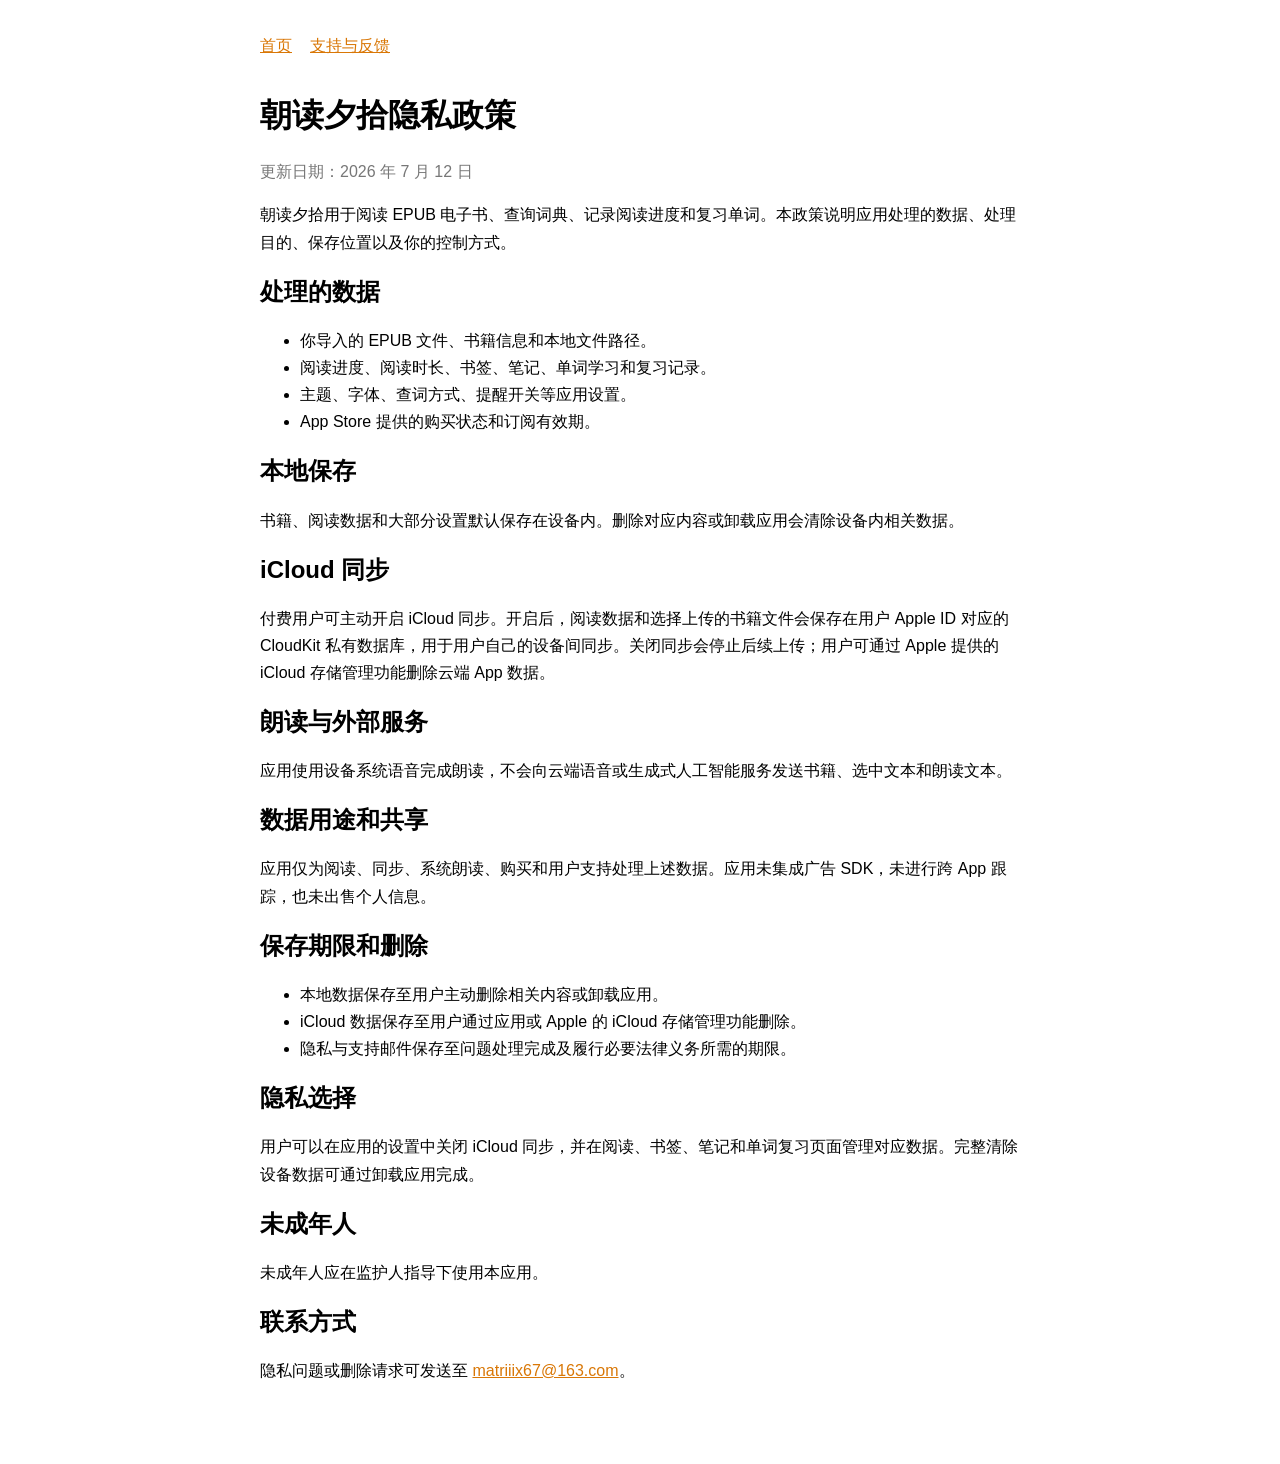
==== privacy/index.html @ 4647b7f2 "发布朝读夕拾法律与支持页面" ====
<!doctype html>
<html lang="zh-CN">
<head>
  <meta charset="utf-8">
  <meta name="viewport" content="width=device-width, initial-scale=1">
  <title>朝读夕拾隐私政策</title>
  <link rel="stylesheet" href="/assets/style.css">
</head>
<body>
  <nav><a href="/">首页</a><a href="/support/">支持与反馈</a></nav>
  <h1>朝读夕拾隐私政策</h1>
  <p class="muted">更新日期：2026 年 7 月 12 日</p>
  <p>朝读夕拾用于阅读 EPUB 电子书、查询词典、记录阅读进度和复习单词。本政策说明应用处理的数据、处理目的、保存位置以及你的控制方式。</p>

  <h2>处理的数据</h2>
  <ul>
    <li>你导入的 EPUB 文件、书籍信息和本地文件路径。</li>
    <li>阅读进度、阅读时长、书签、笔记、单词学习和复习记录。</li>
    <li>主题、字体、查词方式、提醒开关等应用设置。</li>
    <li>App Store 提供的购买状态和订阅有效期。</li>
  </ul>

  <h2>本地保存</h2>
  <p>书籍、阅读数据和大部分设置默认保存在设备内。删除对应内容或卸载应用会清除设备内相关数据。</p>

  <h2>iCloud 同步</h2>
  <p>付费用户可主动开启 iCloud 同步。开启后，阅读数据和选择上传的书籍文件会保存在用户 Apple ID 对应的 CloudKit 私有数据库，用于用户自己的设备间同步。关闭同步会停止后续上传；用户可通过 Apple 提供的 iCloud 存储管理功能删除云端 App 数据。</p>

  <h2>朗读与外部服务</h2>
  <p>应用使用设备系统语音完成朗读，不会向云端语音或生成式人工智能服务发送书籍、选中文本和朗读文本。</p>

  <h2>数据用途和共享</h2>
  <p>应用仅为阅读、同步、系统朗读、购买和用户支持处理上述数据。应用未集成广告 SDK，未进行跨 App 跟踪，也未出售个人信息。</p>

  <h2>保存期限和删除</h2>
  <ul>
    <li>本地数据保存至用户主动删除相关内容或卸载应用。</li>
    <li>iCloud 数据保存至用户通过应用或 Apple 的 iCloud 存储管理功能删除。</li>
    <li>隐私与支持邮件保存至问题处理完成及履行必要法律义务所需的期限。</li>
  </ul>

  <h2 id="privacy-choices">隐私选择</h2>
  <p>用户可以在应用的设置中关闭 iCloud 同步，并在阅读、书签、笔记和单词复习页面管理对应数据。完整清除设备数据可通过卸载应用完成。</p>

  <h2>未成年人</h2>
  <p>未成年人应在监护人指导下使用本应用。</p>

  <h2>联系方式</h2>
  <p>隐私问题或删除请求可发送至 <a href="mailto:matriiix67@163.com">matriiix67@163.com</a>。</p>
</body>
</html>
---- assets/style.css ----
:root {
  color-scheme: light dark;
  font-family: -apple-system, BlinkMacSystemFont, "PingFang SC", sans-serif;
  line-height: 1.7;
}

body {
  max-width: 760px;
  margin: 0 auto;
  padding: 32px 20px 64px;
}

a { color: #d97706; }
h1, h2 { line-height: 1.3; }
nav { display: flex; gap: 18px; margin-bottom: 36px; }
.muted { color: #777; }
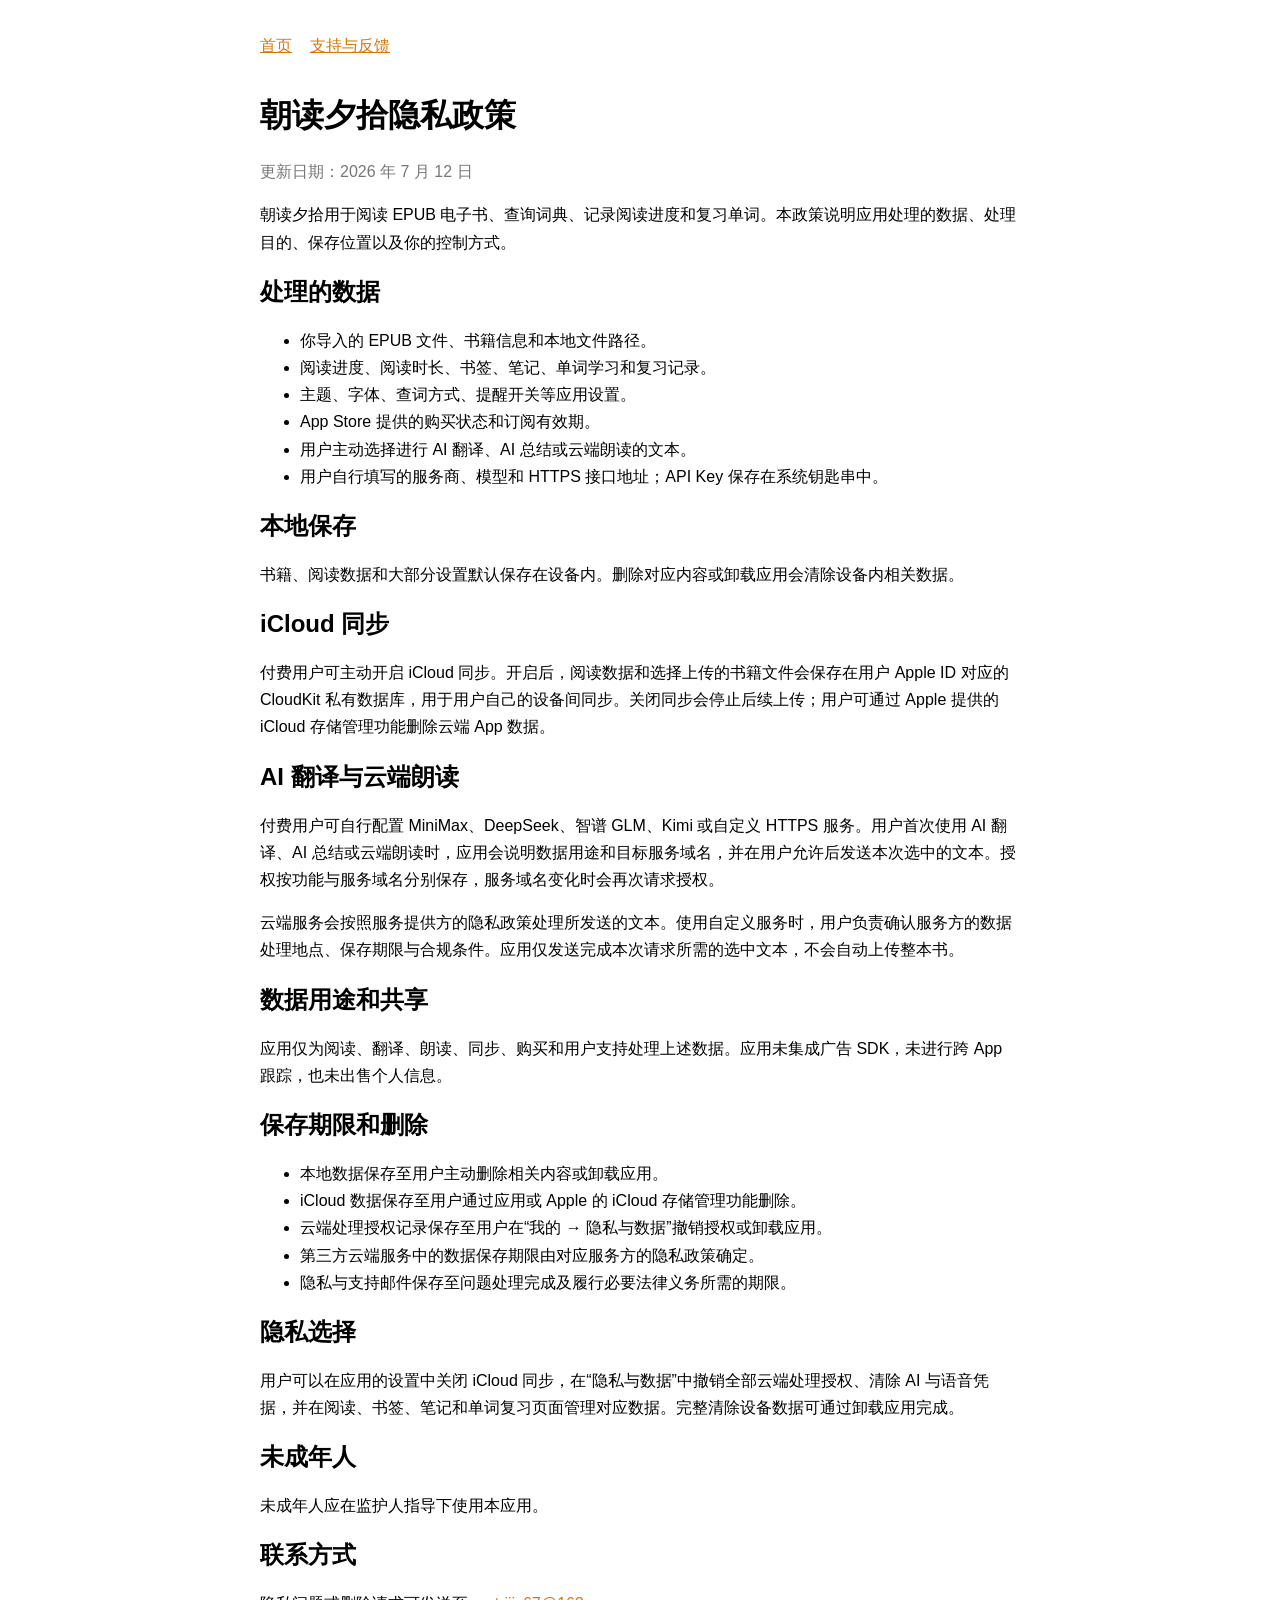
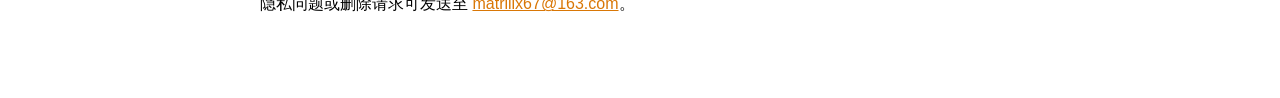
==== commit e6cf796c: "补充云端 AI 数据处理说明" ====
--- a/privacy/index.html
+++ b/privacy/index.html
@@ -18,6 +18,8 @@
     <li>阅读进度、阅读时长、书签、笔记、单词学习和复习记录。</li>
     <li>主题、字体、查词方式、提醒开关等应用设置。</li>
     <li>App Store 提供的购买状态和订阅有效期。</li>
+    <li>用户主动选择进行 AI 翻译、AI 总结或云端朗读的文本。</li>
+    <li>用户自行填写的服务商、模型和 HTTPS 接口地址；API Key 保存在系统钥匙串中。</li>
   </ul>
 
   <h2>本地保存</h2>
@@ -26,21 +28,24 @@
   <h2>iCloud 同步</h2>
   <p>付费用户可主动开启 iCloud 同步。开启后，阅读数据和选择上传的书籍文件会保存在用户 Apple ID 对应的 CloudKit 私有数据库，用于用户自己的设备间同步。关闭同步会停止后续上传；用户可通过 Apple 提供的 iCloud 存储管理功能删除云端 App 数据。</p>
 
-  <h2>朗读与外部服务</h2>
-  <p>应用使用设备系统语音完成朗读，不会向云端语音或生成式人工智能服务发送书籍、选中文本和朗读文本。</p>
+  <h2>AI 翻译与云端朗读</h2>
+  <p>付费用户可自行配置 MiniMax、DeepSeek、智谱 GLM、Kimi 或自定义 HTTPS 服务。用户首次使用 AI 翻译、AI 总结或云端朗读时，应用会说明数据用途和目标服务域名，并在用户允许后发送本次选中的文本。授权按功能与服务域名分别保存，服务域名变化时会再次请求授权。</p>
+  <p>云端服务会按照服务提供方的隐私政策处理所发送的文本。使用自定义服务时，用户负责确认服务方的数据处理地点、保存期限与合规条件。应用仅发送完成本次请求所需的选中文本，不会自动上传整本书。</p>
 
   <h2>数据用途和共享</h2>
-  <p>应用仅为阅读、同步、系统朗读、购买和用户支持处理上述数据。应用未集成广告 SDK，未进行跨 App 跟踪，也未出售个人信息。</p>
+  <p>应用仅为阅读、翻译、朗读、同步、购买和用户支持处理上述数据。应用未集成广告 SDK，未进行跨 App 跟踪，也未出售个人信息。</p>
 
   <h2>保存期限和删除</h2>
   <ul>
     <li>本地数据保存至用户主动删除相关内容或卸载应用。</li>
     <li>iCloud 数据保存至用户通过应用或 Apple 的 iCloud 存储管理功能删除。</li>
+    <li>云端处理授权记录保存至用户在“我的 → 隐私与数据”撤销授权或卸载应用。</li>
+    <li>第三方云端服务中的数据保存期限由对应服务方的隐私政策确定。</li>
     <li>隐私与支持邮件保存至问题处理完成及履行必要法律义务所需的期限。</li>
   </ul>
 
   <h2 id="privacy-choices">隐私选择</h2>
-  <p>用户可以在应用的设置中关闭 iCloud 同步，并在阅读、书签、笔记和单词复习页面管理对应数据。完整清除设备数据可通过卸载应用完成。</p>
+  <p>用户可以在应用的设置中关闭 iCloud 同步，在“隐私与数据”中撤销全部云端处理授权、清除 AI 与语音凭据，并在阅读、书签、笔记和单词复习页面管理对应数据。完整清除设备数据可通过卸载应用完成。</p>
 
   <h2>未成年人</h2>
   <p>未成年人应在监护人指导下使用本应用。</p>
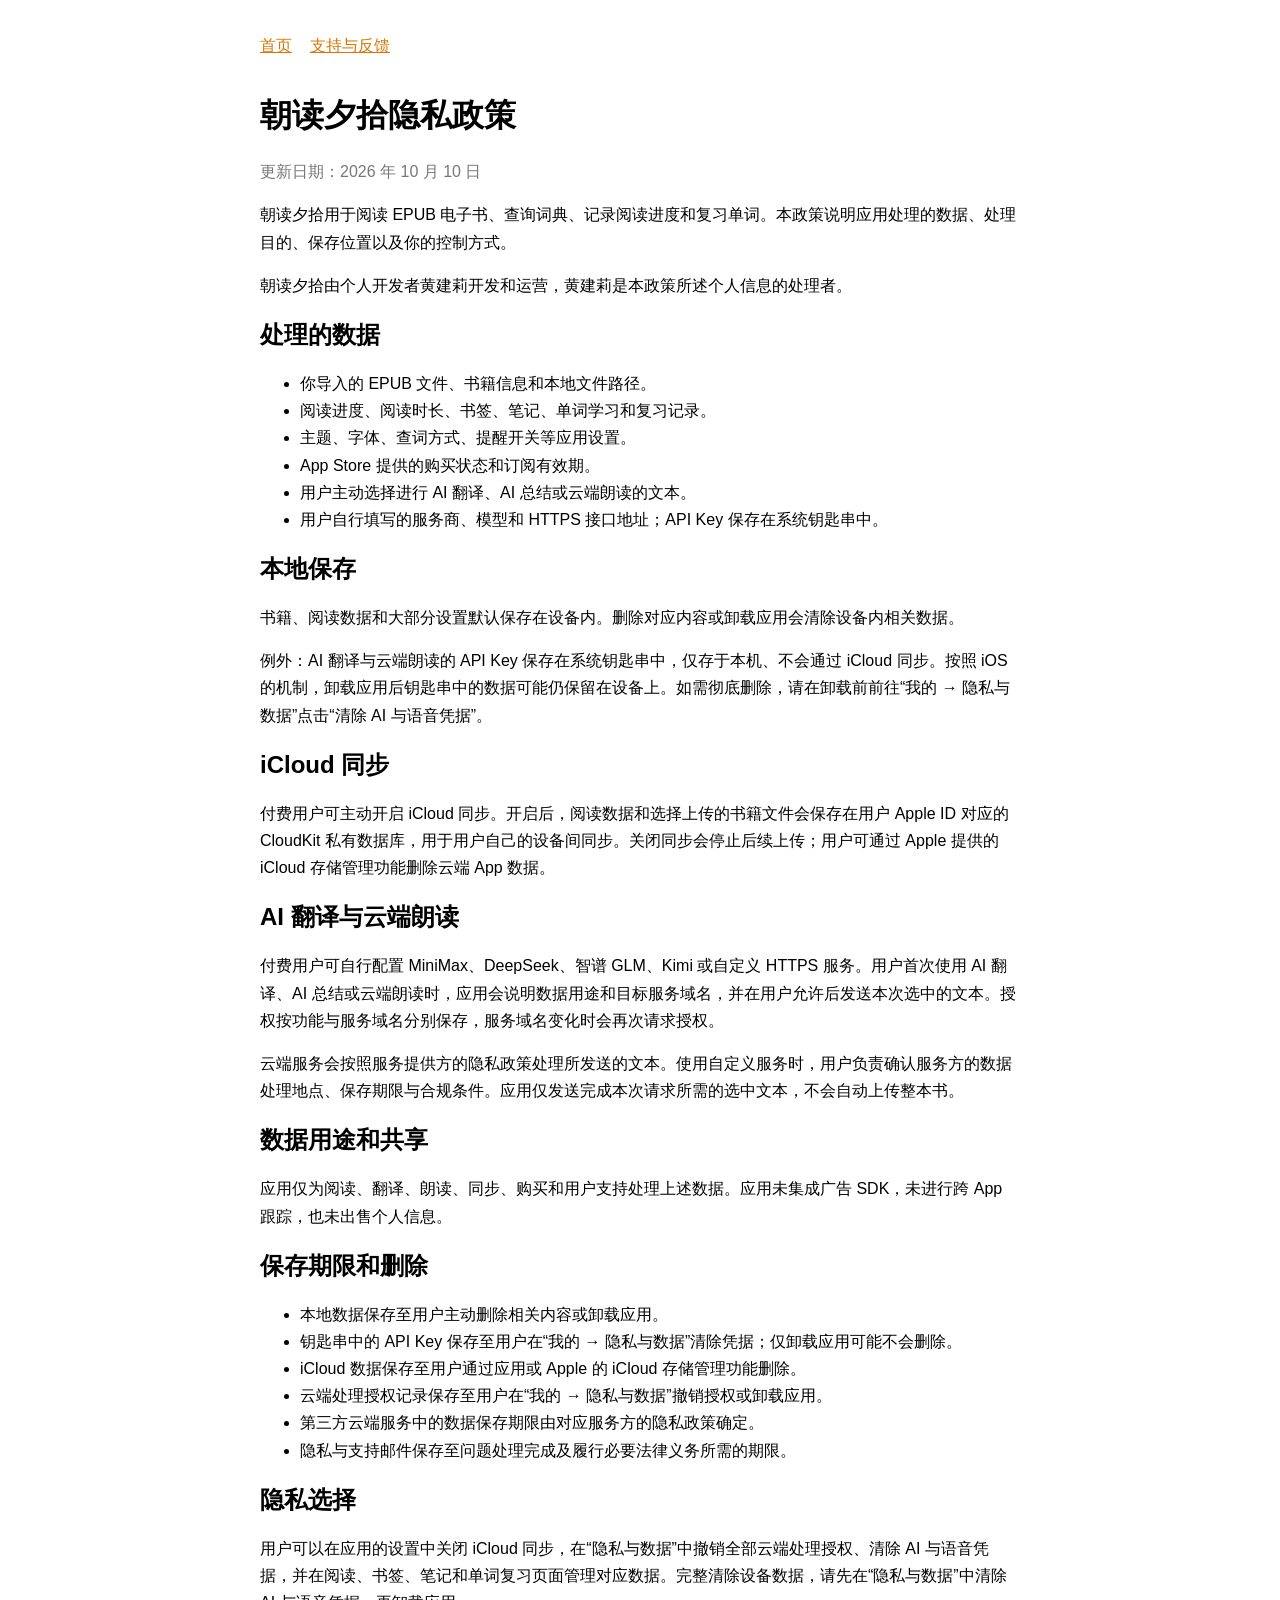
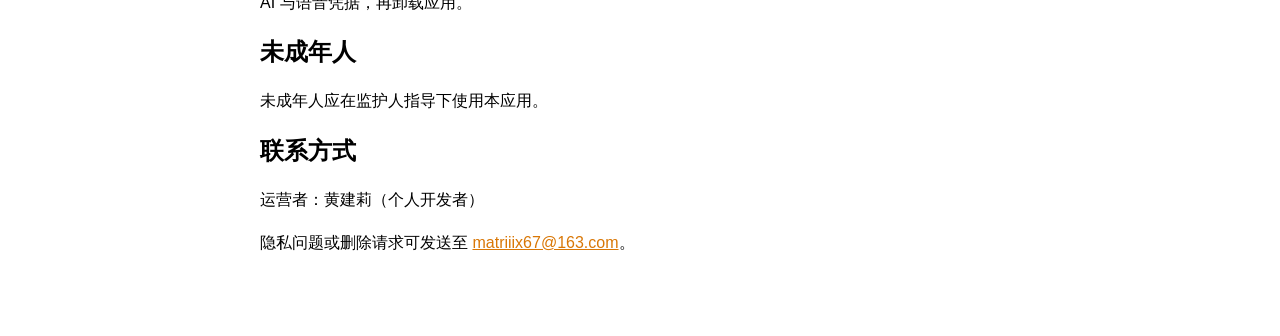
==== commit 9feecc8c: "隐私政策写明运营者并补充钥匙串说明 - 注明运营者为个人开发者黄建莉（个人信息处理者） - 说明 API Key 存于本机钥匙串、不经 iCloud 同步，卸载应用后可能保留，   并引导用户卸载前在" ====
--- a/privacy/index.html
+++ b/privacy/index.html
@@ -9,8 +9,9 @@
 <body>
   <nav><a href="/">首页</a><a href="/support/">支持与反馈</a></nav>
   <h1>朝读夕拾隐私政策</h1>
-  <p class="muted">更新日期：2026 年 7 月 12 日</p>
+  <p class="muted">更新日期：2026 年 10 月 10 日</p>
   <p>朝读夕拾用于阅读 EPUB 电子书、查询词典、记录阅读进度和复习单词。本政策说明应用处理的数据、处理目的、保存位置以及你的控制方式。</p>
+  <p>朝读夕拾由个人开发者黄建莉开发和运营，黄建莉是本政策所述个人信息的处理者。</p>
 
   <h2>处理的数据</h2>
   <ul>
@@ -24,6 +25,7 @@
 
   <h2>本地保存</h2>
   <p>书籍、阅读数据和大部分设置默认保存在设备内。删除对应内容或卸载应用会清除设备内相关数据。</p>
+  <p>例外：AI 翻译与云端朗读的 API Key 保存在系统钥匙串中，仅存于本机、不会通过 iCloud 同步。按照 iOS 的机制，卸载应用后钥匙串中的数据可能仍保留在设备上。如需彻底删除，请在卸载前前往“我的 → 隐私与数据”点击“清除 AI 与语音凭据”。</p>
 
   <h2>iCloud 同步</h2>
   <p>付费用户可主动开启 iCloud 同步。开启后，阅读数据和选择上传的书籍文件会保存在用户 Apple ID 对应的 CloudKit 私有数据库，用于用户自己的设备间同步。关闭同步会停止后续上传；用户可通过 Apple 提供的 iCloud 存储管理功能删除云端 App 数据。</p>
@@ -38,6 +40,7 @@
   <h2>保存期限和删除</h2>
   <ul>
     <li>本地数据保存至用户主动删除相关内容或卸载应用。</li>
+    <li>钥匙串中的 API Key 保存至用户在“我的 → 隐私与数据”清除凭据；仅卸载应用可能不会删除。</li>
     <li>iCloud 数据保存至用户通过应用或 Apple 的 iCloud 存储管理功能删除。</li>
     <li>云端处理授权记录保存至用户在“我的 → 隐私与数据”撤销授权或卸载应用。</li>
     <li>第三方云端服务中的数据保存期限由对应服务方的隐私政策确定。</li>
@@ -45,12 +48,13 @@
   </ul>
 
   <h2 id="privacy-choices">隐私选择</h2>
-  <p>用户可以在应用的设置中关闭 iCloud 同步，在“隐私与数据”中撤销全部云端处理授权、清除 AI 与语音凭据，并在阅读、书签、笔记和单词复习页面管理对应数据。完整清除设备数据可通过卸载应用完成。</p>
+  <p>用户可以在应用的设置中关闭 iCloud 同步，在“隐私与数据”中撤销全部云端处理授权、清除 AI 与语音凭据，并在阅读、书签、笔记和单词复习页面管理对应数据。完整清除设备数据，请先在“隐私与数据”中清除 AI 与语音凭据，再卸载应用。</p>
 
   <h2>未成年人</h2>
   <p>未成年人应在监护人指导下使用本应用。</p>
 
   <h2>联系方式</h2>
+  <p>运营者：黄建莉（个人开发者）</p>
   <p>隐私问题或删除请求可发送至 <a href="mailto:matriiix67@163.com">matriiix67@163.com</a>。</p>
 </body>
 </html>
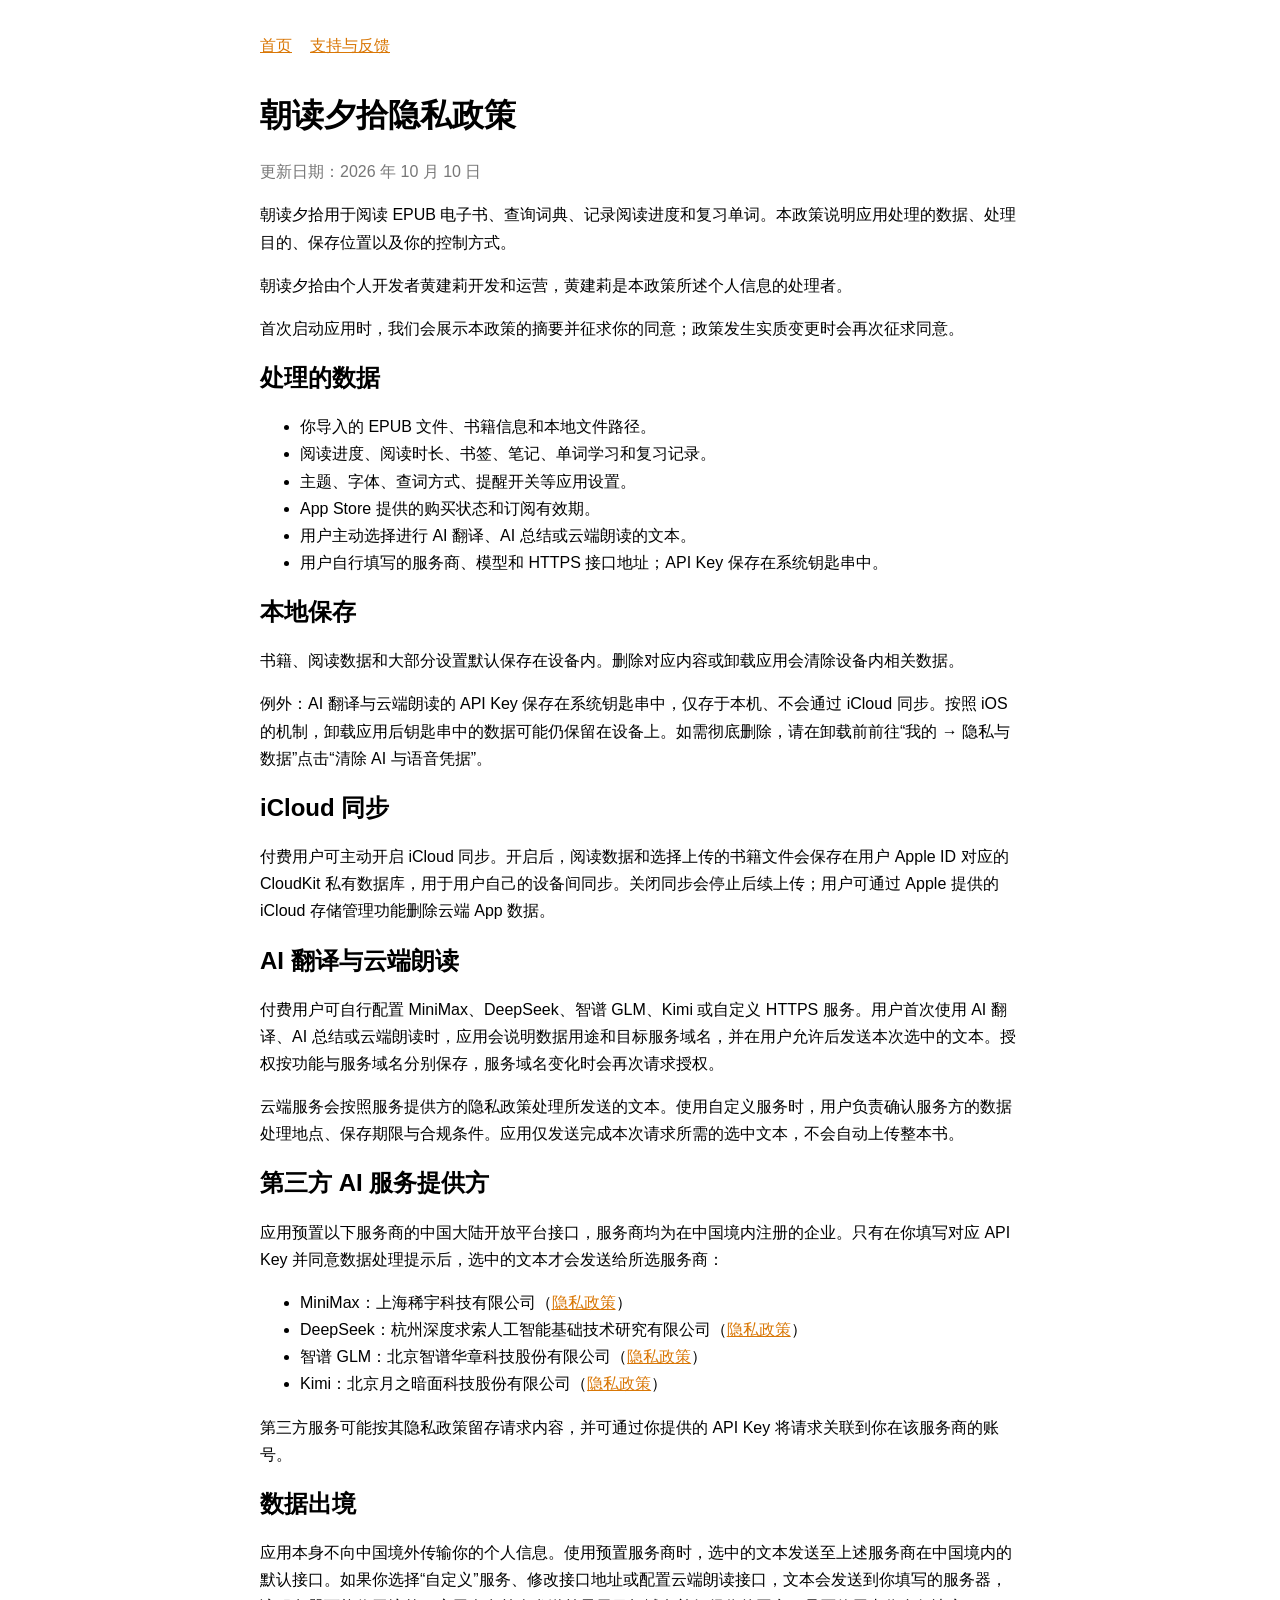
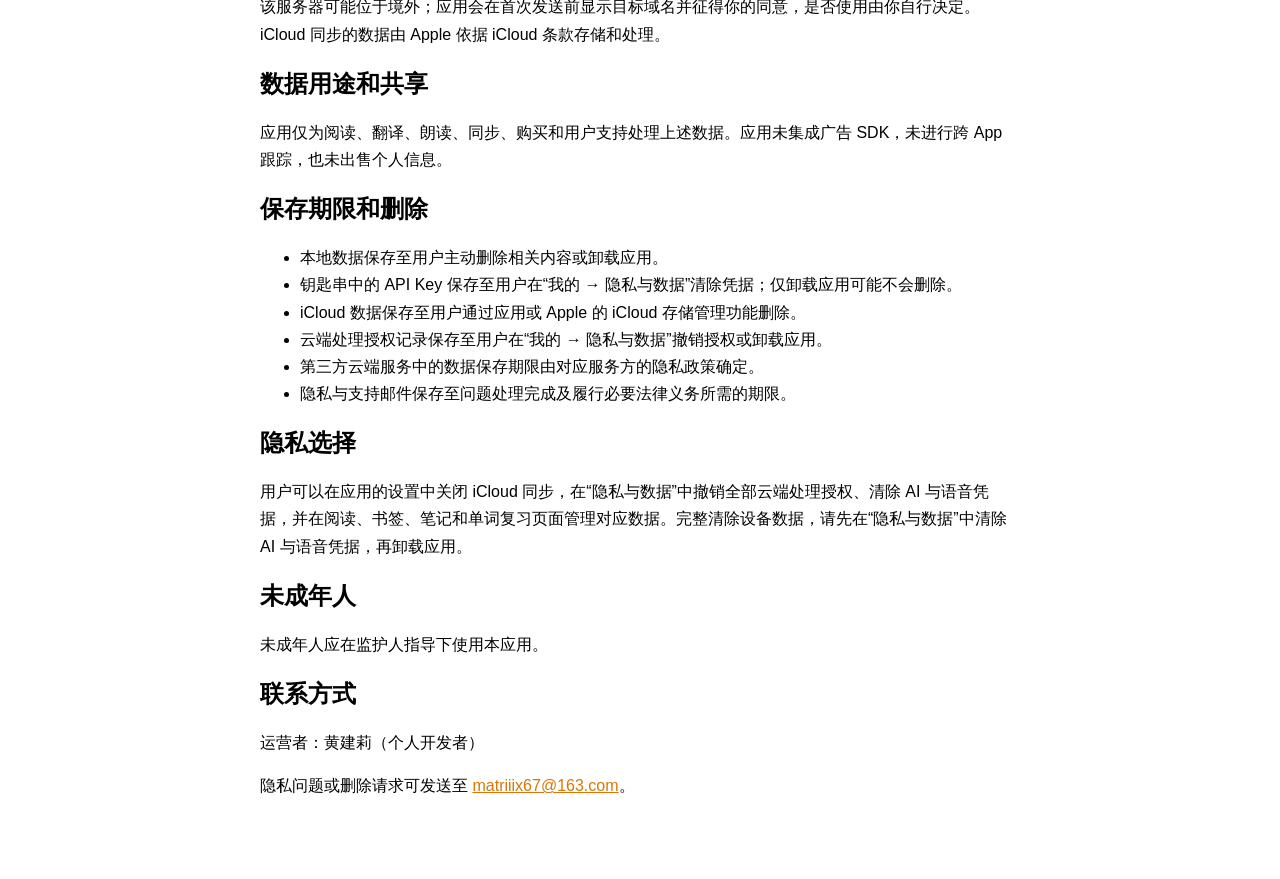
==== commit 3f27bdce: "隐私政策补充第三方 AI 服务商与数据出境说明 - 列明 MiniMax、DeepSeek、智谱 GLM、Kimi 的主体名称与隐私政策链接 - 说明第三方可经用户 API Key 将请求关联到其账号" ====
--- a/privacy/index.html
+++ b/privacy/index.html
@@ -12,6 +12,7 @@
   <p class="muted">更新日期：2026 年 10 月 10 日</p>
   <p>朝读夕拾用于阅读 EPUB 电子书、查询词典、记录阅读进度和复习单词。本政策说明应用处理的数据、处理目的、保存位置以及你的控制方式。</p>
   <p>朝读夕拾由个人开发者黄建莉开发和运营，黄建莉是本政策所述个人信息的处理者。</p>
+  <p>首次启动应用时，我们会展示本政策的摘要并征求你的同意；政策发生实质变更时会再次征求同意。</p>
 
   <h2>处理的数据</h2>
   <ul>
@@ -33,6 +34,19 @@
   <h2>AI 翻译与云端朗读</h2>
   <p>付费用户可自行配置 MiniMax、DeepSeek、智谱 GLM、Kimi 或自定义 HTTPS 服务。用户首次使用 AI 翻译、AI 总结或云端朗读时，应用会说明数据用途和目标服务域名，并在用户允许后发送本次选中的文本。授权按功能与服务域名分别保存，服务域名变化时会再次请求授权。</p>
   <p>云端服务会按照服务提供方的隐私政策处理所发送的文本。使用自定义服务时，用户负责确认服务方的数据处理地点、保存期限与合规条件。应用仅发送完成本次请求所需的选中文本，不会自动上传整本书。</p>
+
+  <h2>第三方 AI 服务提供方</h2>
+  <p>应用预置以下服务商的中国大陆开放平台接口，服务商均为在中国境内注册的企业。只有在你填写对应 API Key 并同意数据处理提示后，选中的文本才会发送给所选服务商：</p>
+  <ul>
+    <li>MiniMax：上海稀宇科技有限公司（<a href="https://platform.minimax.cn/protocol/privacy-policy">隐私政策</a>）</li>
+    <li>DeepSeek：杭州深度求索人工智能基础技术研究有限公司（<a href="https://cdn.deepseek.com/policies/zh-CN/deepseek-privacy-policy.html">隐私政策</a>）</li>
+    <li>智谱 GLM：北京智谱华章科技股份有限公司（<a href="https://docs.bigmodel.cn/cn/terms/privacy-policy">隐私政策</a>）</li>
+    <li>Kimi：北京月之暗面科技股份有限公司（<a href="https://platform.kimi.com/docs/agreement/userprivacy">隐私政策</a>）</li>
+  </ul>
+  <p>第三方服务可能按其隐私政策留存请求内容，并可通过你提供的 API Key 将请求关联到你在该服务商的账号。</p>
+
+  <h2>数据出境</h2>
+  <p>应用本身不向中国境外传输你的个人信息。使用预置服务商时，选中的文本发送至上述服务商在中国境内的默认接口。如果你选择“自定义”服务、修改接口地址或配置云端朗读接口，文本会发送到你填写的服务器，该服务器可能位于境外；应用会在首次发送前显示目标域名并征得你的同意，是否使用由你自行决定。iCloud 同步的数据由 Apple 依据 iCloud 条款存储和处理。</p>
 
   <h2>数据用途和共享</h2>
   <p>应用仅为阅读、翻译、朗读、同步、购买和用户支持处理上述数据。应用未集成广告 SDK，未进行跨 App 跟踪，也未出售个人信息。</p>
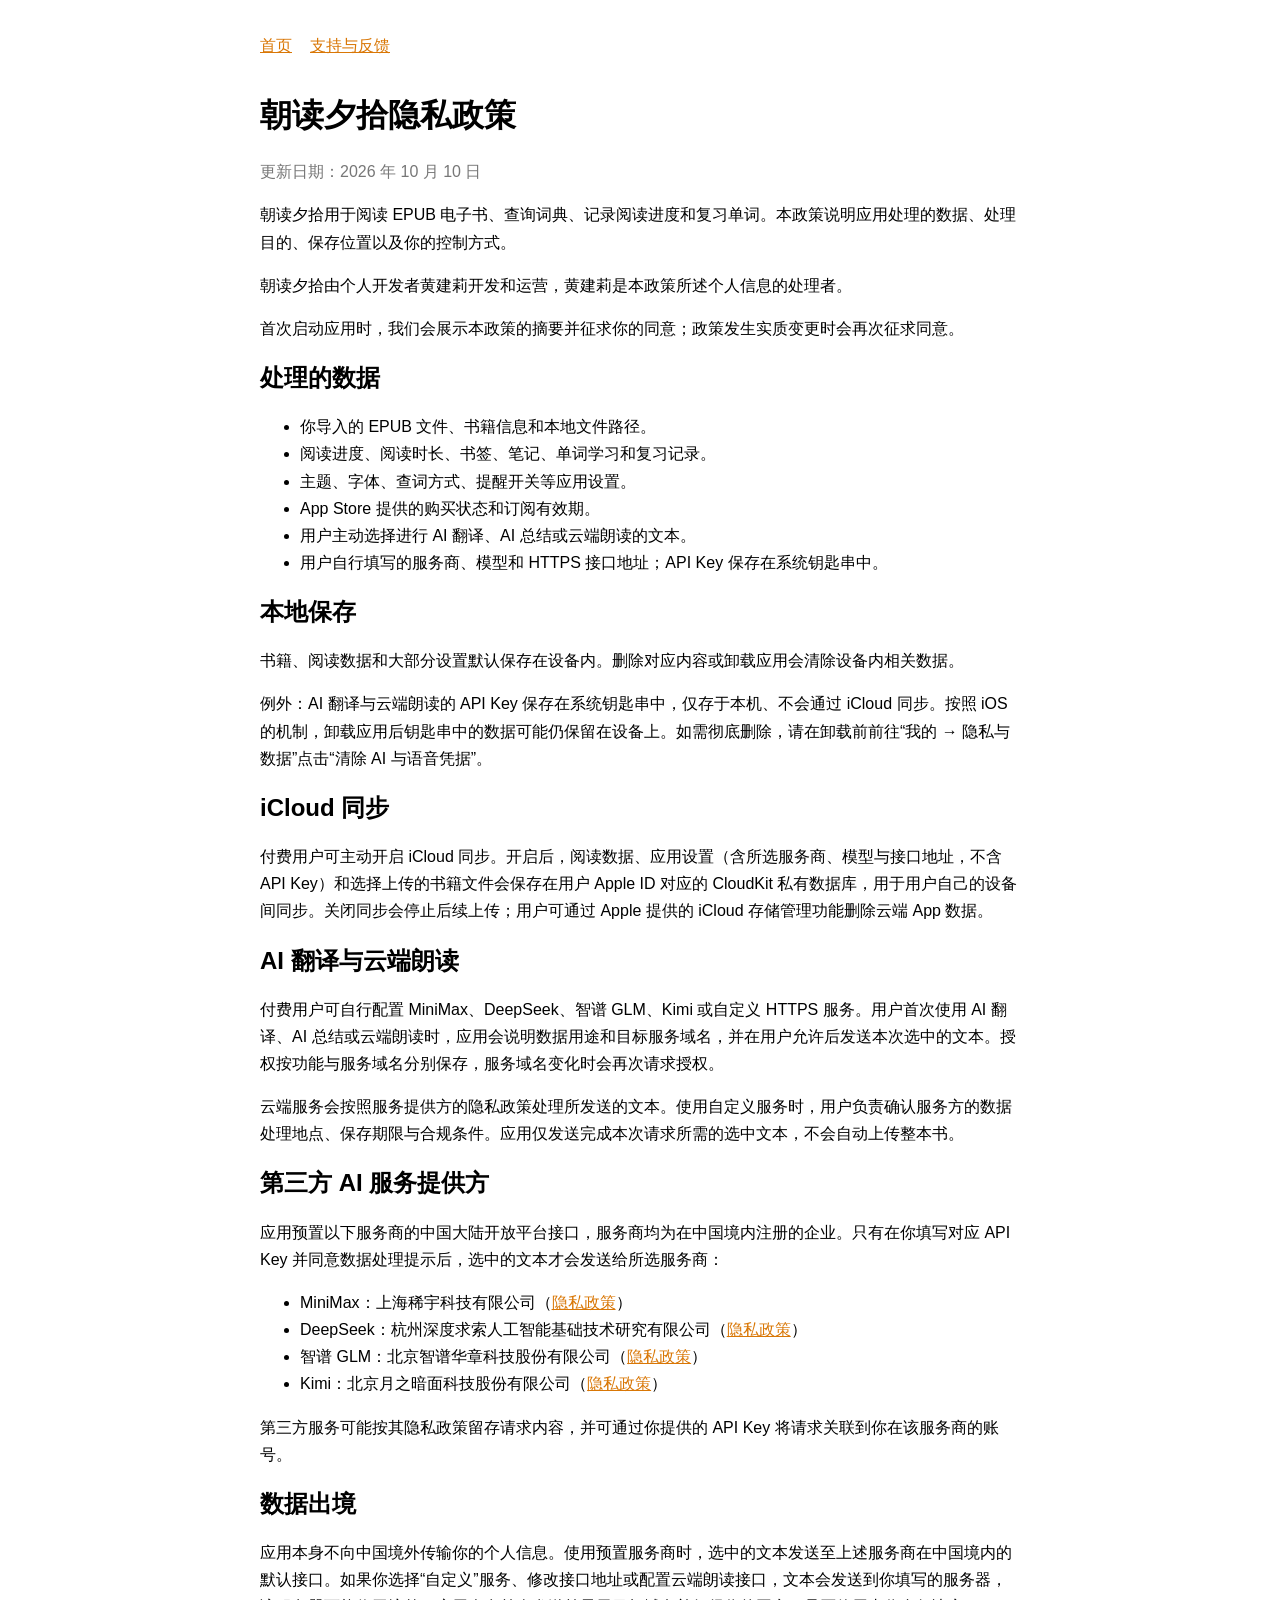
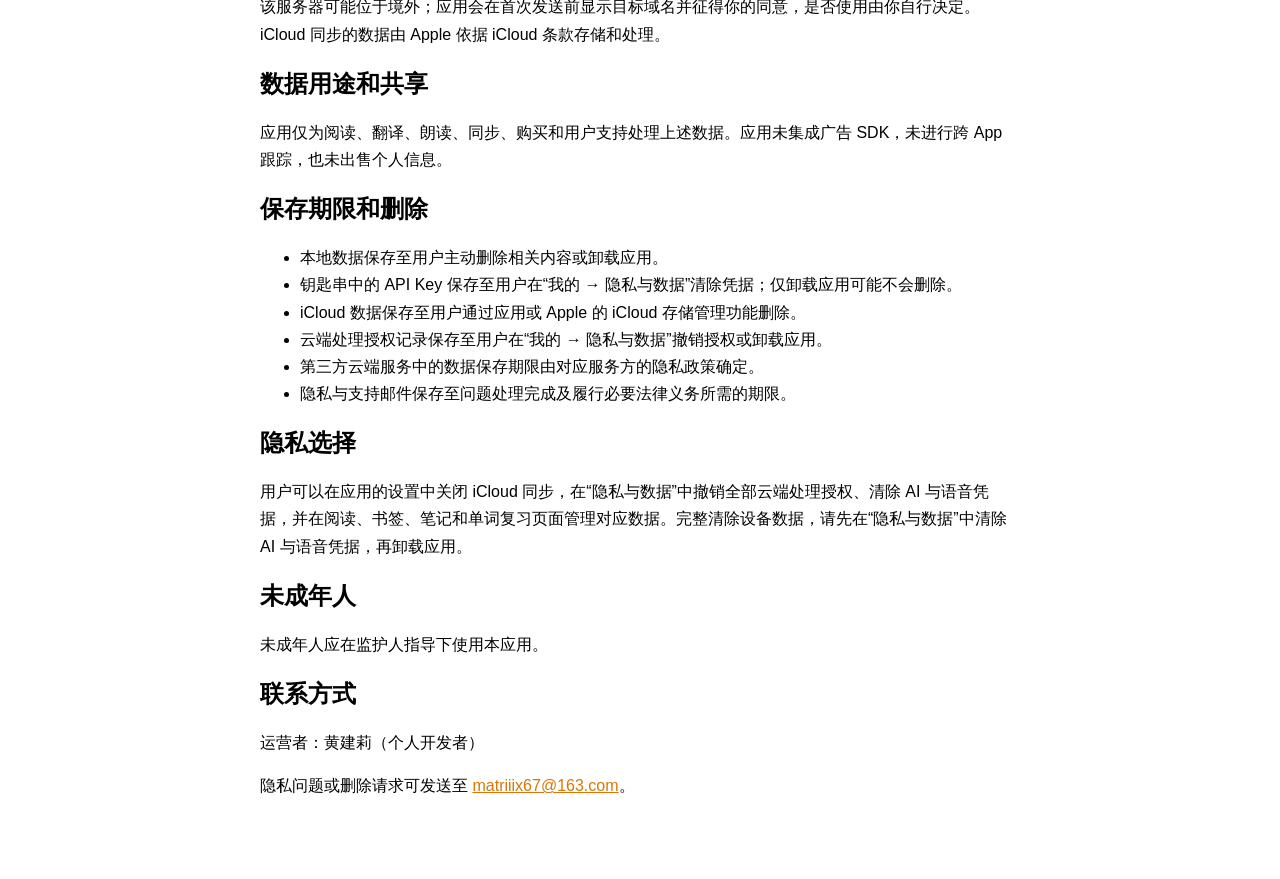
==== commit e1008cff: "隐私政策 iCloud 同步说明补充应用设置 开启 iCloud 同步后，应用设置（含所选服务商、模型与接口地址，不含 API Key）也会同步，补充说明。" ====
--- a/privacy/index.html
+++ b/privacy/index.html
@@ -29,7 +29,7 @@
   <p>例外：AI 翻译与云端朗读的 API Key 保存在系统钥匙串中，仅存于本机、不会通过 iCloud 同步。按照 iOS 的机制，卸载应用后钥匙串中的数据可能仍保留在设备上。如需彻底删除，请在卸载前前往“我的 → 隐私与数据”点击“清除 AI 与语音凭据”。</p>
 
   <h2>iCloud 同步</h2>
-  <p>付费用户可主动开启 iCloud 同步。开启后，阅读数据和选择上传的书籍文件会保存在用户 Apple ID 对应的 CloudKit 私有数据库，用于用户自己的设备间同步。关闭同步会停止后续上传；用户可通过 Apple 提供的 iCloud 存储管理功能删除云端 App 数据。</p>
+  <p>付费用户可主动开启 iCloud 同步。开启后，阅读数据、应用设置（含所选服务商、模型与接口地址，不含 API Key）和选择上传的书籍文件会保存在用户 Apple ID 对应的 CloudKit 私有数据库，用于用户自己的设备间同步。关闭同步会停止后续上传；用户可通过 Apple 提供的 iCloud 存储管理功能删除云端 App 数据。</p>
 
   <h2>AI 翻译与云端朗读</h2>
   <p>付费用户可自行配置 MiniMax、DeepSeek、智谱 GLM、Kimi 或自定义 HTTPS 服务。用户首次使用 AI 翻译、AI 总结或云端朗读时，应用会说明数据用途和目标服务域名，并在用户允许后发送本次选中的文本。授权按功能与服务域名分别保存，服务域名变化时会再次请求授权。</p>
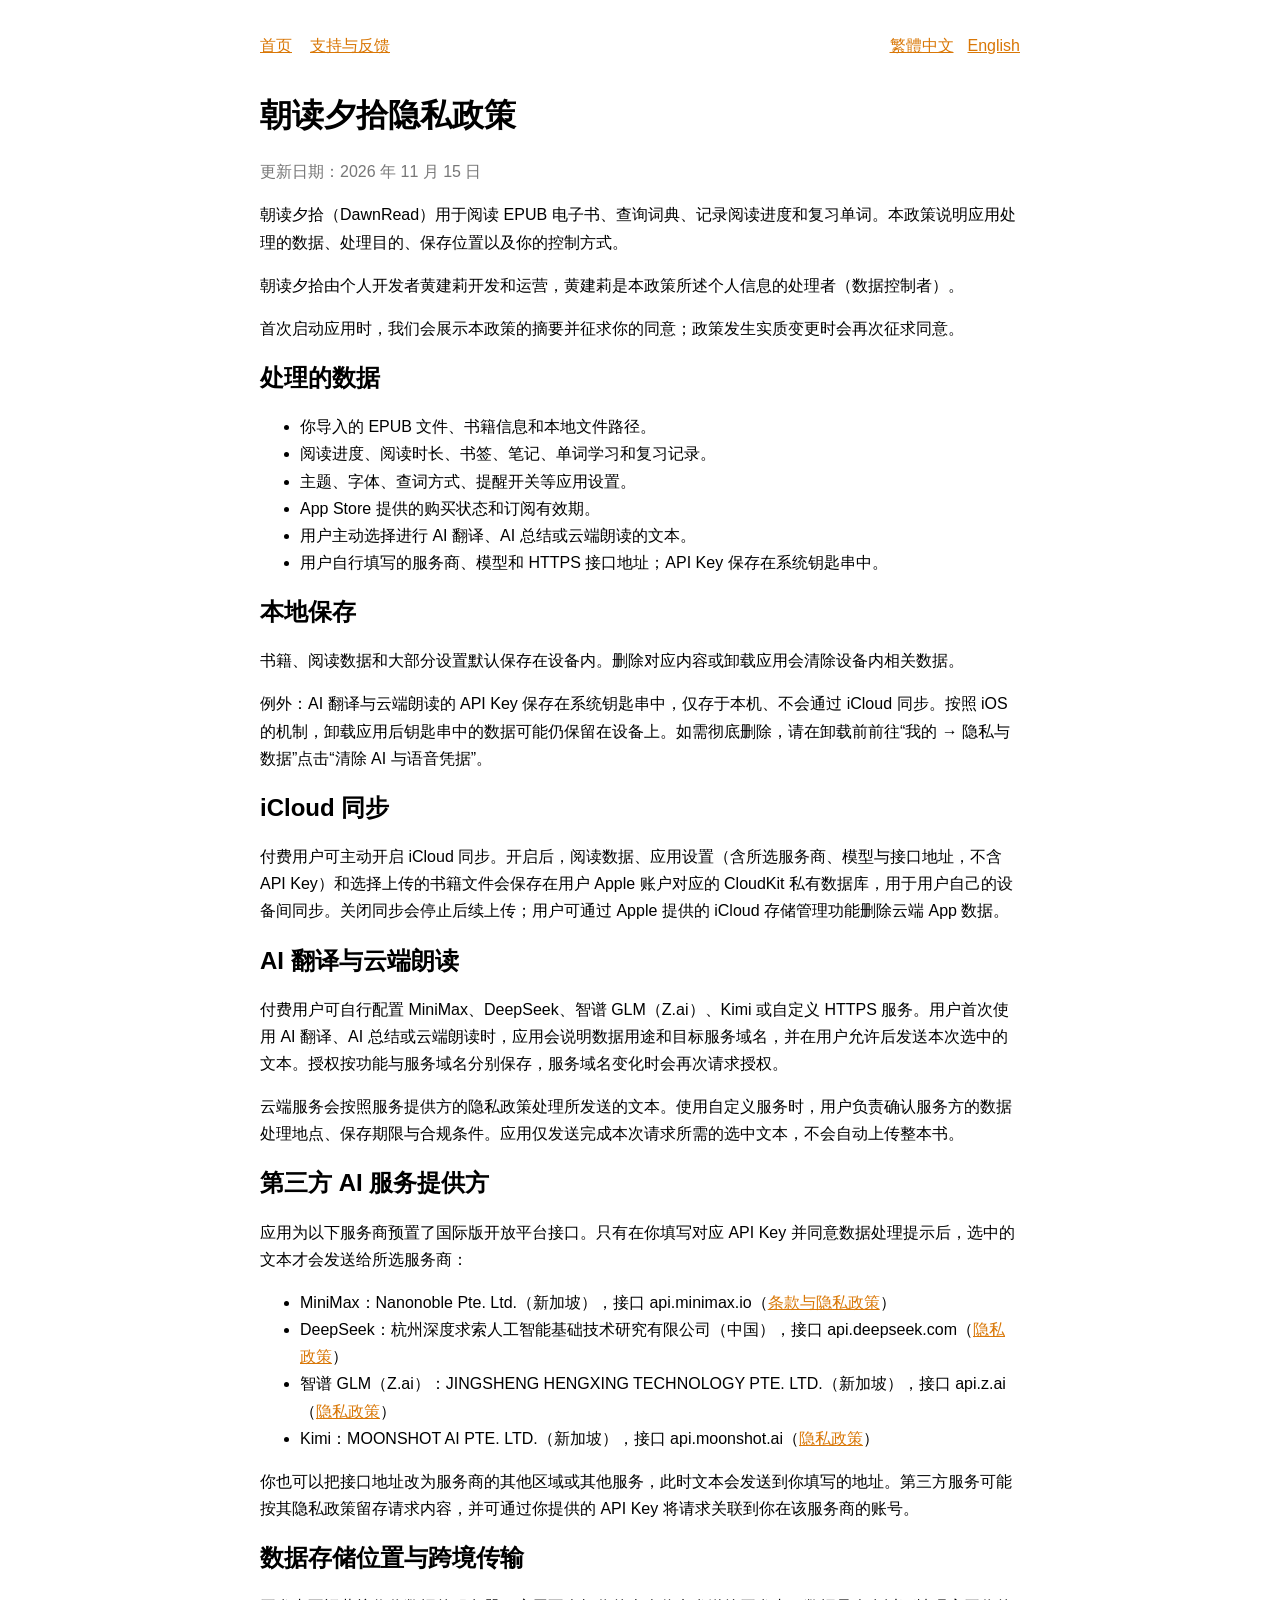
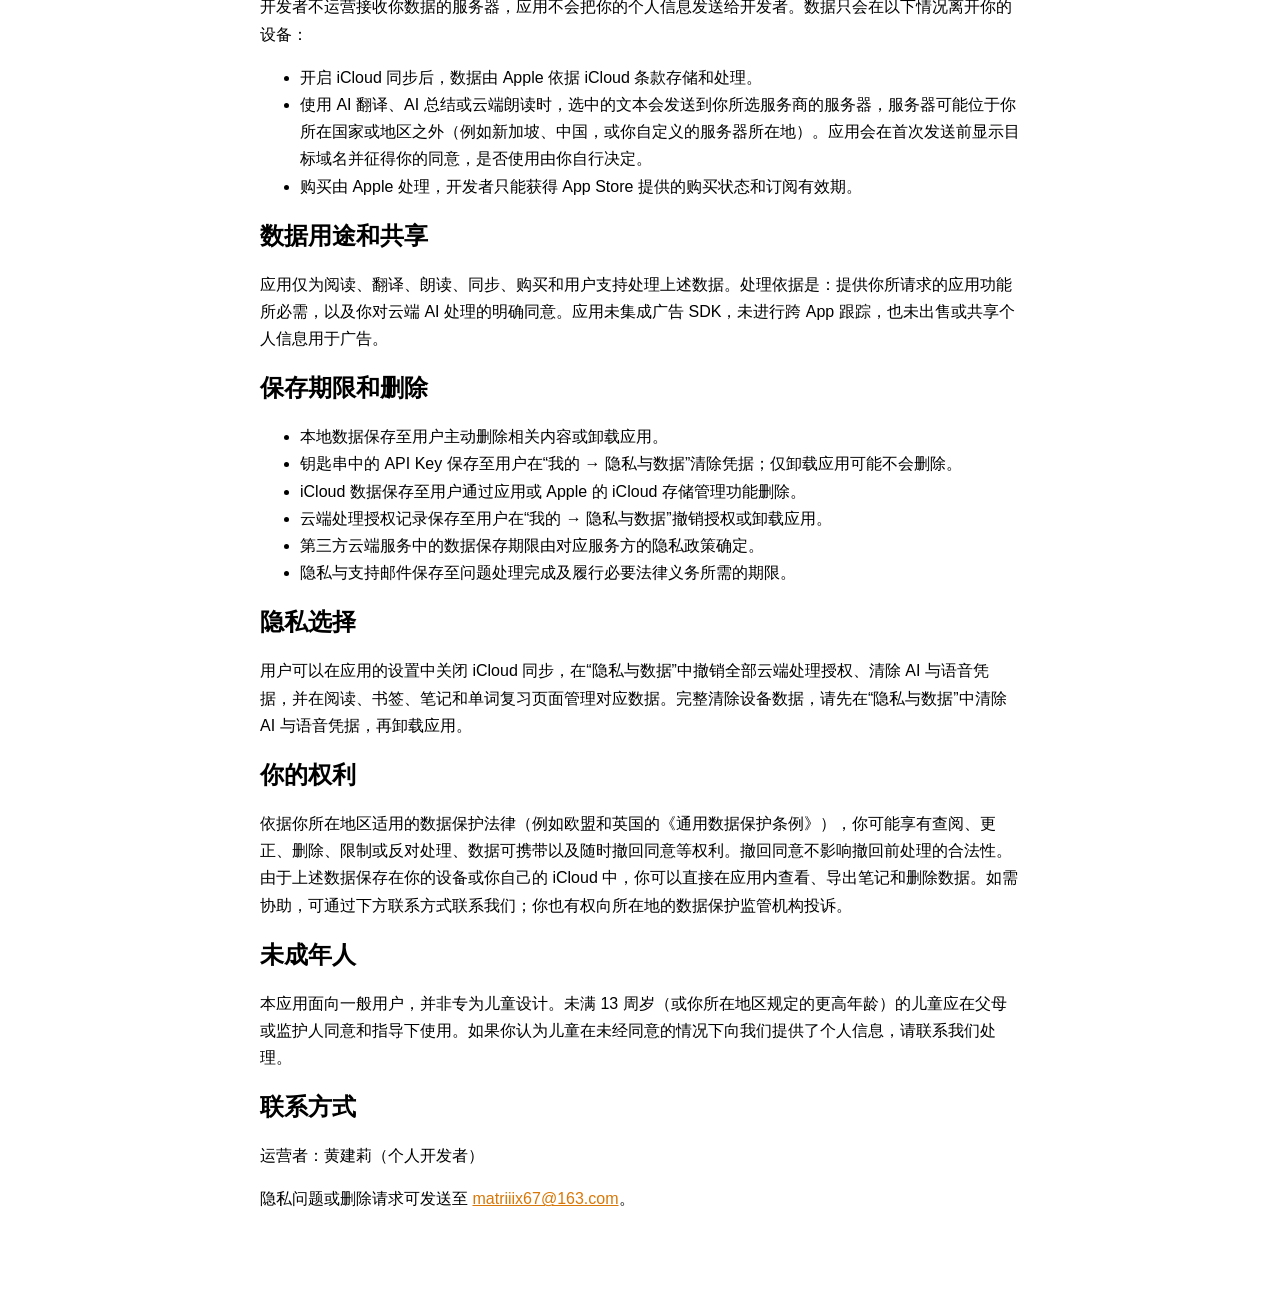
==== commit 501cb6a1: "隐私政策与支持页改为全球版并提供简体、繁体、英文三种语言 - 隐私政策改写为全球发行版本：AI 服务商改为国际版端点及其运营主体，新增数据存储位置与跨境传输、用户权利章节 - 新增 privacy/e" ====
--- a/privacy/index.html
+++ b/privacy/index.html
@@ -7,11 +7,11 @@
   <link rel="stylesheet" href="/assets/style.css">
 </head>
 <body>
-  <nav><a href="/">首页</a><a href="/support/">支持与反馈</a></nav>
+  <nav><a href="/">首页</a><a href="/support/">支持与反馈</a><span class="lang"><a href="/privacy/zh-hant/">繁體中文</a><a href="/privacy/en/">English</a></span></nav>
   <h1>朝读夕拾隐私政策</h1>
-  <p class="muted">更新日期：2026 年 10 月 10 日</p>
-  <p>朝读夕拾用于阅读 EPUB 电子书、查询词典、记录阅读进度和复习单词。本政策说明应用处理的数据、处理目的、保存位置以及你的控制方式。</p>
-  <p>朝读夕拾由个人开发者黄建莉开发和运营，黄建莉是本政策所述个人信息的处理者。</p>
+  <p class="muted">更新日期：2026 年 11 月 15 日</p>
+  <p>朝读夕拾（DawnRead）用于阅读 EPUB 电子书、查询词典、记录阅读进度和复习单词。本政策说明应用处理的数据、处理目的、保存位置以及你的控制方式。</p>
+  <p>朝读夕拾由个人开发者黄建莉开发和运营，黄建莉是本政策所述个人信息的处理者（数据控制者）。</p>
   <p>首次启动应用时，我们会展示本政策的摘要并征求你的同意；政策发生实质变更时会再次征求同意。</p>
 
   <h2>处理的数据</h2>
@@ -29,27 +29,32 @@
   <p>例外：AI 翻译与云端朗读的 API Key 保存在系统钥匙串中，仅存于本机、不会通过 iCloud 同步。按照 iOS 的机制，卸载应用后钥匙串中的数据可能仍保留在设备上。如需彻底删除，请在卸载前前往“我的 → 隐私与数据”点击“清除 AI 与语音凭据”。</p>
 
   <h2>iCloud 同步</h2>
-  <p>付费用户可主动开启 iCloud 同步。开启后，阅读数据、应用设置（含所选服务商、模型与接口地址，不含 API Key）和选择上传的书籍文件会保存在用户 Apple ID 对应的 CloudKit 私有数据库，用于用户自己的设备间同步。关闭同步会停止后续上传；用户可通过 Apple 提供的 iCloud 存储管理功能删除云端 App 数据。</p>
+  <p>付费用户可主动开启 iCloud 同步。开启后，阅读数据、应用设置（含所选服务商、模型与接口地址，不含 API Key）和选择上传的书籍文件会保存在用户 Apple 账户对应的 CloudKit 私有数据库，用于用户自己的设备间同步。关闭同步会停止后续上传；用户可通过 Apple 提供的 iCloud 存储管理功能删除云端 App 数据。</p>
 
   <h2>AI 翻译与云端朗读</h2>
-  <p>付费用户可自行配置 MiniMax、DeepSeek、智谱 GLM、Kimi 或自定义 HTTPS 服务。用户首次使用 AI 翻译、AI 总结或云端朗读时，应用会说明数据用途和目标服务域名，并在用户允许后发送本次选中的文本。授权按功能与服务域名分别保存，服务域名变化时会再次请求授权。</p>
+  <p>付费用户可自行配置 MiniMax、DeepSeek、智谱 GLM（Z.ai）、Kimi 或自定义 HTTPS 服务。用户首次使用 AI 翻译、AI 总结或云端朗读时，应用会说明数据用途和目标服务域名，并在用户允许后发送本次选中的文本。授权按功能与服务域名分别保存，服务域名变化时会再次请求授权。</p>
   <p>云端服务会按照服务提供方的隐私政策处理所发送的文本。使用自定义服务时，用户负责确认服务方的数据处理地点、保存期限与合规条件。应用仅发送完成本次请求所需的选中文本，不会自动上传整本书。</p>
 
   <h2>第三方 AI 服务提供方</h2>
-  <p>应用预置以下服务商的中国大陆开放平台接口，服务商均为在中国境内注册的企业。只有在你填写对应 API Key 并同意数据处理提示后，选中的文本才会发送给所选服务商：</p>
+  <p>应用为以下服务商预置了国际版开放平台接口。只有在你填写对应 API Key 并同意数据处理提示后，选中的文本才会发送给所选服务商：</p>
   <ul>
-    <li>MiniMax：上海稀宇科技有限公司（<a href="https://platform.minimax.cn/protocol/privacy-policy">隐私政策</a>）</li>
-    <li>DeepSeek：杭州深度求索人工智能基础技术研究有限公司（<a href="https://cdn.deepseek.com/policies/zh-CN/deepseek-privacy-policy.html">隐私政策</a>）</li>
-    <li>智谱 GLM：北京智谱华章科技股份有限公司（<a href="https://docs.bigmodel.cn/cn/terms/privacy-policy">隐私政策</a>）</li>
-    <li>Kimi：北京月之暗面科技股份有限公司（<a href="https://platform.kimi.com/docs/agreement/userprivacy">隐私政策</a>）</li>
+    <li>MiniMax：Nanonoble Pte. Ltd.（新加坡），接口 api.minimax.io（<a href="https://platform.minimax.io/docs/guides/transparency">条款与隐私政策</a>）</li>
+    <li>DeepSeek：杭州深度求索人工智能基础技术研究有限公司（中国），接口 api.deepseek.com（<a href="https://cdn.deepseek.com/policies/zh-CN/deepseek-privacy-policy.html">隐私政策</a>）</li>
+    <li>智谱 GLM（Z.ai）：JINGSHENG HENGXING TECHNOLOGY PTE. LTD.（新加坡），接口 api.z.ai（<a href="https://docs.z.ai/legal-agreement/privacy-policy">隐私政策</a>）</li>
+    <li>Kimi：MOONSHOT AI PTE. LTD.（新加坡），接口 api.moonshot.ai（<a href="https://platform.kimi.ai/docs/agreement/userprivacy">隐私政策</a>）</li>
   </ul>
-  <p>第三方服务可能按其隐私政策留存请求内容，并可通过你提供的 API Key 将请求关联到你在该服务商的账号。</p>
+  <p>你也可以把接口地址改为服务商的其他区域或其他服务，此时文本会发送到你填写的地址。第三方服务可能按其隐私政策留存请求内容，并可通过你提供的 API Key 将请求关联到你在该服务商的账号。</p>
 
-  <h2>数据出境</h2>
-  <p>应用本身不向中国境外传输你的个人信息。使用预置服务商时，选中的文本发送至上述服务商在中国境内的默认接口。如果你选择“自定义”服务、修改接口地址或配置云端朗读接口，文本会发送到你填写的服务器，该服务器可能位于境外；应用会在首次发送前显示目标域名并征得你的同意，是否使用由你自行决定。iCloud 同步的数据由 Apple 依据 iCloud 条款存储和处理。</p>
+  <h2>数据存储位置与跨境传输</h2>
+  <p>开发者不运营接收你数据的服务器，应用不会把你的个人信息发送给开发者。数据只会在以下情况离开你的设备：</p>
+  <ul>
+    <li>开启 iCloud 同步后，数据由 Apple 依据 iCloud 条款存储和处理。</li>
+    <li>使用 AI 翻译、AI 总结或云端朗读时，选中的文本会发送到你所选服务商的服务器，服务器可能位于你所在国家或地区之外（例如新加坡、中国，或你自定义的服务器所在地）。应用会在首次发送前显示目标域名并征得你的同意，是否使用由你自行决定。</li>
+    <li>购买由 Apple 处理，开发者只能获得 App Store 提供的购买状态和订阅有效期。</li>
+  </ul>
 
   <h2>数据用途和共享</h2>
-  <p>应用仅为阅读、翻译、朗读、同步、购买和用户支持处理上述数据。应用未集成广告 SDK，未进行跨 App 跟踪，也未出售个人信息。</p>
+  <p>应用仅为阅读、翻译、朗读、同步、购买和用户支持处理上述数据。处理依据是：提供你所请求的应用功能所必需，以及你对云端 AI 处理的明确同意。应用未集成广告 SDK，未进行跨 App 跟踪，也未出售或共享个人信息用于广告。</p>
 
   <h2>保存期限和删除</h2>
   <ul>
@@ -64,8 +69,11 @@
   <h2 id="privacy-choices">隐私选择</h2>
   <p>用户可以在应用的设置中关闭 iCloud 同步，在“隐私与数据”中撤销全部云端处理授权、清除 AI 与语音凭据，并在阅读、书签、笔记和单词复习页面管理对应数据。完整清除设备数据，请先在“隐私与数据”中清除 AI 与语音凭据，再卸载应用。</p>
 
+  <h2>你的权利</h2>
+  <p>依据你所在地区适用的数据保护法律（例如欧盟和英国的《通用数据保护条例》），你可能享有查阅、更正、删除、限制或反对处理、数据可携带以及随时撤回同意等权利。撤回同意不影响撤回前处理的合法性。由于上述数据保存在你的设备或你自己的 iCloud 中，你可以直接在应用内查看、导出笔记和删除数据。如需协助，可通过下方联系方式联系我们；你也有权向所在地的数据保护监管机构投诉。</p>
+
   <h2>未成年人</h2>
-  <p>未成年人应在监护人指导下使用本应用。</p>
+  <p>本应用面向一般用户，并非专为儿童设计。未满 13 周岁（或你所在地区规定的更高年龄）的儿童应在父母或监护人同意和指导下使用。如果你认为儿童在未经同意的情况下向我们提供了个人信息，请联系我们处理。</p>
 
   <h2>联系方式</h2>
   <p>运营者：黄建莉（个人开发者）</p>
--- a/assets/style.css
+++ b/assets/style.css
@@ -2,6 +2,11 @@
   color-scheme: light dark;
   font-family: -apple-system, BlinkMacSystemFont, "PingFang SC", sans-serif;
   line-height: 1.7;
+}
+
+/* 繁体页面用苹方繁体字形 */
+:root:lang(zh-Hant) {
+  font-family: -apple-system, BlinkMacSystemFont, "PingFang TC", sans-serif;
 }
 
 body {
@@ -12,5 +17,6 @@
 
 a { color: #d97706; }
 h1, h2 { line-height: 1.3; }
-nav { display: flex; gap: 18px; margin-bottom: 36px; }
+nav { display: flex; flex-wrap: wrap; gap: 18px; margin-bottom: 36px; }
+nav .lang { display: flex; gap: 14px; margin-left: auto; }
 .muted { color: #777; }
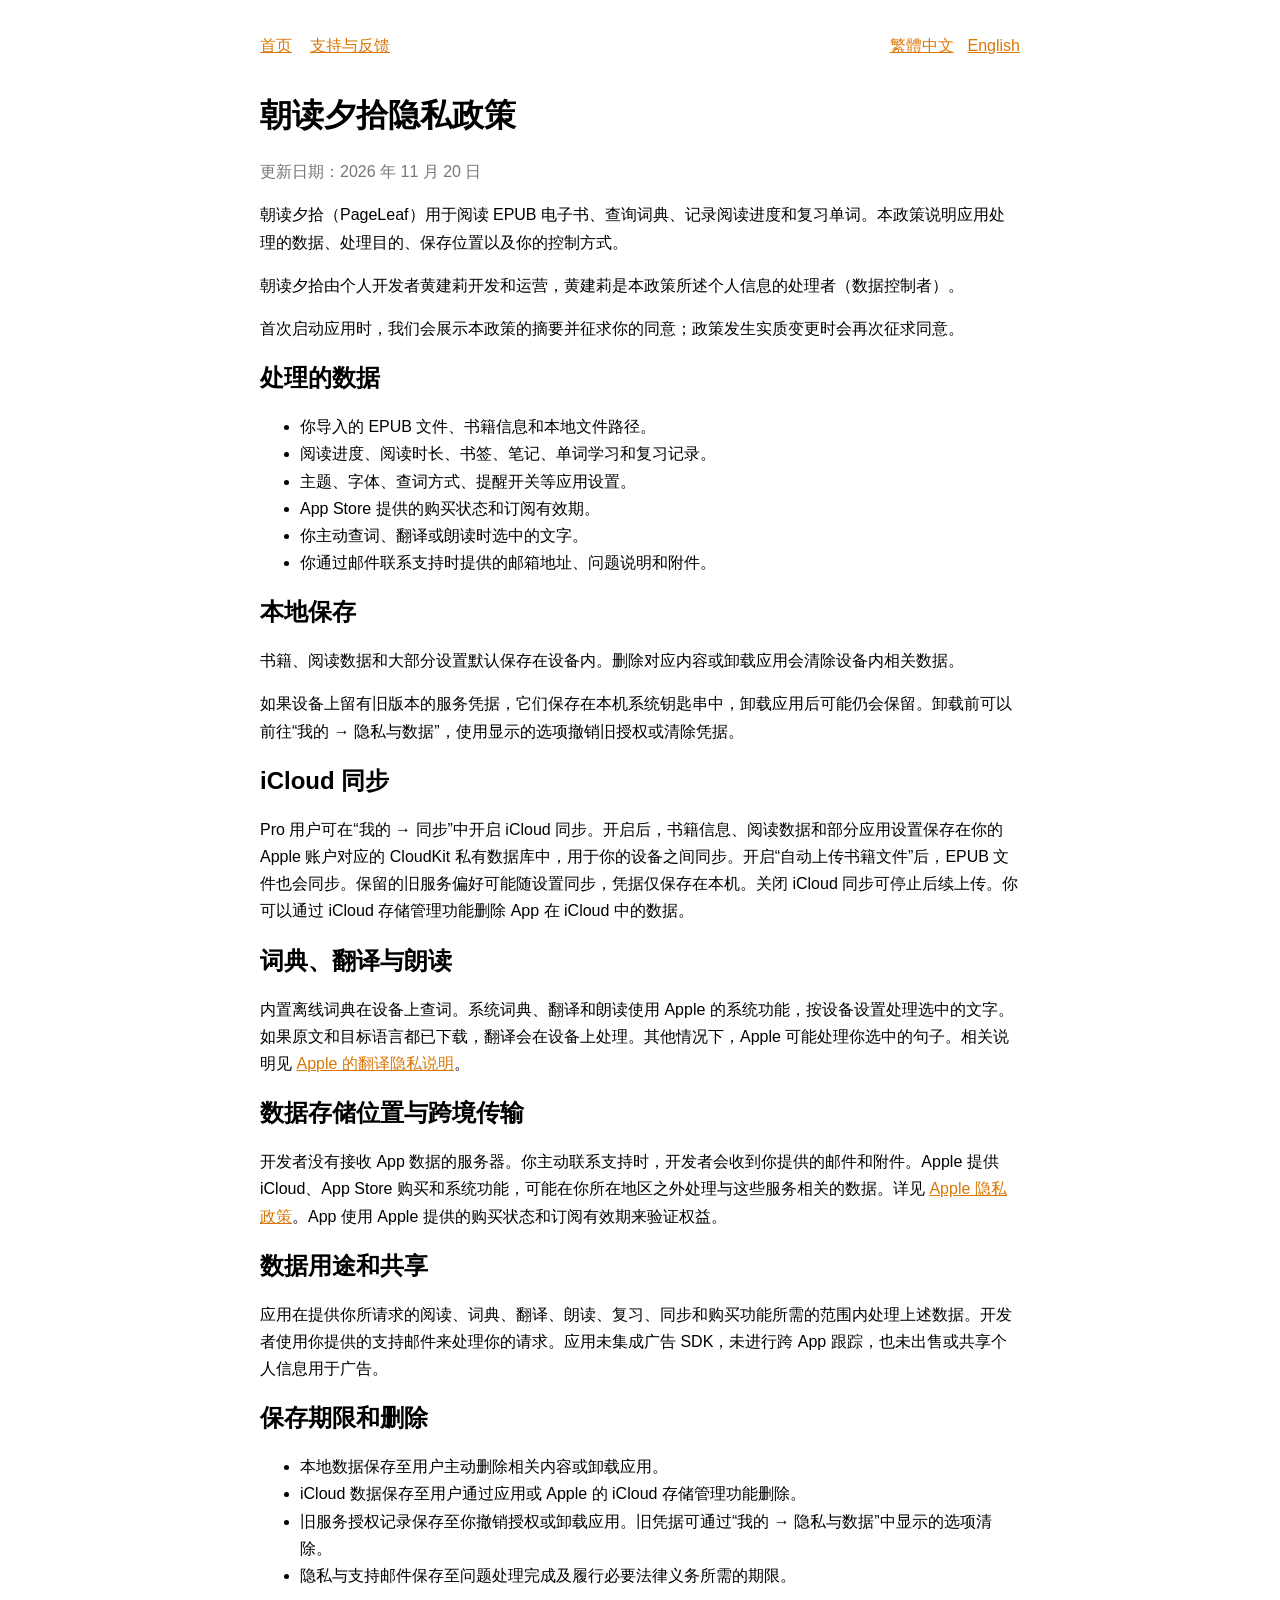
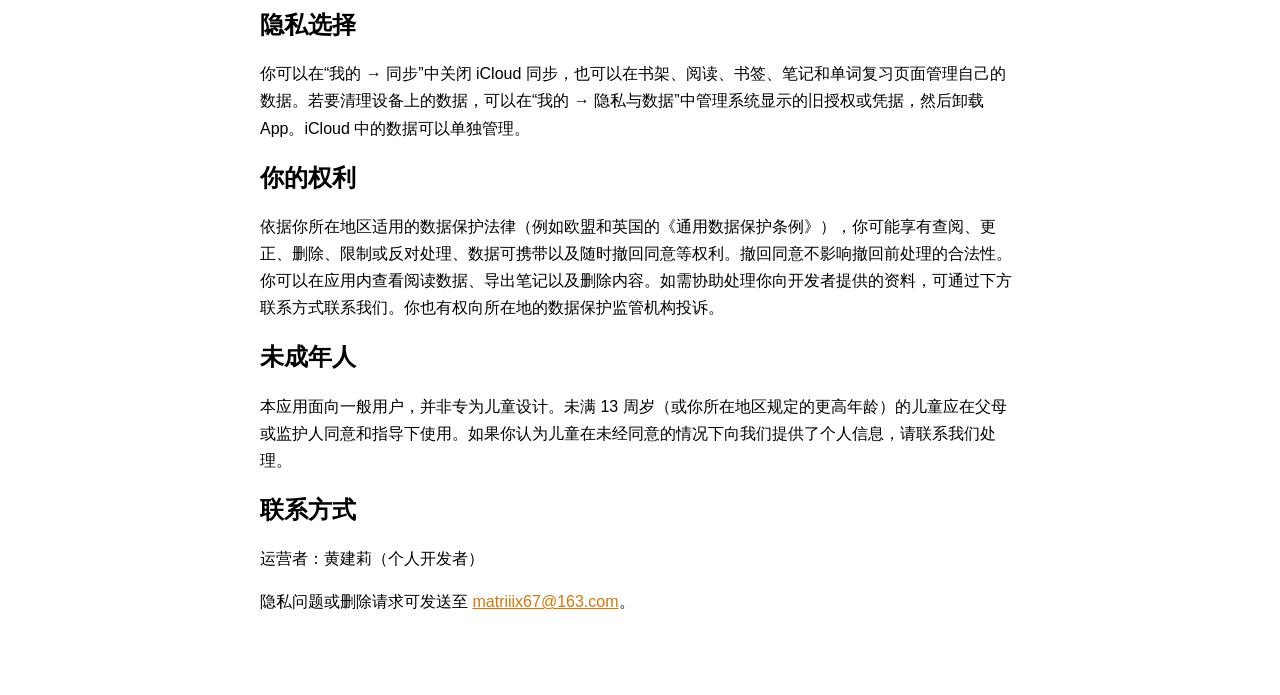
==== commit 9575136c: "更新朝读夕拾三语隐私政策与支持页" ====
--- a/privacy/index.html
+++ b/privacy/index.html
@@ -9,8 +9,8 @@
 <body>
   <nav><a href="/">首页</a><a href="/support/">支持与反馈</a><span class="lang"><a href="/privacy/zh-hant/">繁體中文</a><a href="/privacy/en/">English</a></span></nav>
   <h1>朝读夕拾隐私政策</h1>
-  <p class="muted">更新日期：2026 年 11 月 15 日</p>
-  <p>朝读夕拾（DawnRead）用于阅读 EPUB 电子书、查询词典、记录阅读进度和复习单词。本政策说明应用处理的数据、处理目的、保存位置以及你的控制方式。</p>
+  <p class="muted">更新日期：2026 年 11 月 20 日</p>
+  <p>朝读夕拾（PageLeaf）用于阅读 EPUB 电子书、查询词典、记录阅读进度和复习单词。本政策说明应用处理的数据、处理目的、保存位置以及你的控制方式。</p>
   <p>朝读夕拾由个人开发者黄建莉开发和运营，黄建莉是本政策所述个人信息的处理者（数据控制者）。</p>
   <p>首次启动应用时，我们会展示本政策的摘要并征求你的同意；政策发生实质变更时会再次征求同意。</p>
 
@@ -20,57 +20,39 @@
     <li>阅读进度、阅读时长、书签、笔记、单词学习和复习记录。</li>
     <li>主题、字体、查词方式、提醒开关等应用设置。</li>
     <li>App Store 提供的购买状态和订阅有效期。</li>
-    <li>用户主动选择进行 AI 翻译、AI 总结或云端朗读的文本。</li>
-    <li>用户自行填写的服务商、模型和 HTTPS 接口地址；API Key 保存在系统钥匙串中。</li>
+    <li>你主动查词、翻译或朗读时选中的文字。</li>
+    <li>你通过邮件联系支持时提供的邮箱地址、问题说明和附件。</li>
   </ul>
 
   <h2>本地保存</h2>
   <p>书籍、阅读数据和大部分设置默认保存在设备内。删除对应内容或卸载应用会清除设备内相关数据。</p>
-  <p>例外：AI 翻译与云端朗读的 API Key 保存在系统钥匙串中，仅存于本机、不会通过 iCloud 同步。按照 iOS 的机制，卸载应用后钥匙串中的数据可能仍保留在设备上。如需彻底删除，请在卸载前前往“我的 → 隐私与数据”点击“清除 AI 与语音凭据”。</p>
+  <p>如果设备上留有旧版本的服务凭据，它们保存在本机系统钥匙串中，卸载应用后可能仍会保留。卸载前可以前往“我的 → 隐私与数据”，使用显示的选项撤销旧授权或清除凭据。</p>
 
   <h2>iCloud 同步</h2>
-  <p>付费用户可主动开启 iCloud 同步。开启后，阅读数据、应用设置（含所选服务商、模型与接口地址，不含 API Key）和选择上传的书籍文件会保存在用户 Apple 账户对应的 CloudKit 私有数据库，用于用户自己的设备间同步。关闭同步会停止后续上传；用户可通过 Apple 提供的 iCloud 存储管理功能删除云端 App 数据。</p>
+  <p>Pro 用户可在“我的 → 同步”中开启 iCloud 同步。开启后，书籍信息、阅读数据和部分应用设置保存在你的 Apple 账户对应的 CloudKit 私有数据库中，用于你的设备之间同步。开启“自动上传书籍文件”后，EPUB 文件也会同步。保留的旧服务偏好可能随设置同步，凭据仅保存在本机。关闭 iCloud 同步可停止后续上传。你可以通过 iCloud 存储管理功能删除 App 在 iCloud 中的数据。</p>
 
-  <h2>AI 翻译与云端朗读</h2>
-  <p>付费用户可自行配置 MiniMax、DeepSeek、智谱 GLM（Z.ai）、Kimi 或自定义 HTTPS 服务。用户首次使用 AI 翻译、AI 总结或云端朗读时，应用会说明数据用途和目标服务域名，并在用户允许后发送本次选中的文本。授权按功能与服务域名分别保存，服务域名变化时会再次请求授权。</p>
-  <p>云端服务会按照服务提供方的隐私政策处理所发送的文本。使用自定义服务时，用户负责确认服务方的数据处理地点、保存期限与合规条件。应用仅发送完成本次请求所需的选中文本，不会自动上传整本书。</p>
-
-  <h2>第三方 AI 服务提供方</h2>
-  <p>应用为以下服务商预置了国际版开放平台接口。只有在你填写对应 API Key 并同意数据处理提示后，选中的文本才会发送给所选服务商：</p>
-  <ul>
-    <li>MiniMax：Nanonoble Pte. Ltd.（新加坡），接口 api.minimax.io（<a href="https://platform.minimax.io/docs/guides/transparency">条款与隐私政策</a>）</li>
-    <li>DeepSeek：杭州深度求索人工智能基础技术研究有限公司（中国），接口 api.deepseek.com（<a href="https://cdn.deepseek.com/policies/zh-CN/deepseek-privacy-policy.html">隐私政策</a>）</li>
-    <li>智谱 GLM（Z.ai）：JINGSHENG HENGXING TECHNOLOGY PTE. LTD.（新加坡），接口 api.z.ai（<a href="https://docs.z.ai/legal-agreement/privacy-policy">隐私政策</a>）</li>
-    <li>Kimi：MOONSHOT AI PTE. LTD.（新加坡），接口 api.moonshot.ai（<a href="https://platform.kimi.ai/docs/agreement/userprivacy">隐私政策</a>）</li>
-  </ul>
-  <p>你也可以把接口地址改为服务商的其他区域或其他服务，此时文本会发送到你填写的地址。第三方服务可能按其隐私政策留存请求内容，并可通过你提供的 API Key 将请求关联到你在该服务商的账号。</p>
+  <h2>词典、翻译与朗读</h2>
+  <p>内置离线词典在设备上查词。系统词典、翻译和朗读使用 Apple 的系统功能，按设备设置处理选中的文字。如果原文和目标语言都已下载，翻译会在设备上处理。其他情况下，Apple 可能处理你选中的句子。相关说明见 <a href="https://www.apple.com/legal/privacy/data/en/translation/">Apple 的翻译隐私说明</a>。</p>
 
   <h2>数据存储位置与跨境传输</h2>
-  <p>开发者不运营接收你数据的服务器，应用不会把你的个人信息发送给开发者。数据只会在以下情况离开你的设备：</p>
-  <ul>
-    <li>开启 iCloud 同步后，数据由 Apple 依据 iCloud 条款存储和处理。</li>
-    <li>使用 AI 翻译、AI 总结或云端朗读时，选中的文本会发送到你所选服务商的服务器，服务器可能位于你所在国家或地区之外（例如新加坡、中国，或你自定义的服务器所在地）。应用会在首次发送前显示目标域名并征得你的同意，是否使用由你自行决定。</li>
-    <li>购买由 Apple 处理，开发者只能获得 App Store 提供的购买状态和订阅有效期。</li>
-  </ul>
+  <p>开发者没有接收 App 数据的服务器。你主动联系支持时，开发者会收到你提供的邮件和附件。Apple 提供 iCloud、App Store 购买和系统功能，可能在你所在地区之外处理与这些服务相关的数据。详见 <a href="https://www.apple.com.cn/legal/privacy/">Apple 隐私政策</a>。App 使用 Apple 提供的购买状态和订阅有效期来验证权益。</p>
 
   <h2>数据用途和共享</h2>
-  <p>应用仅为阅读、翻译、朗读、同步、购买和用户支持处理上述数据。处理依据是：提供你所请求的应用功能所必需，以及你对云端 AI 处理的明确同意。应用未集成广告 SDK，未进行跨 App 跟踪，也未出售或共享个人信息用于广告。</p>
+  <p>应用在提供你所请求的阅读、词典、翻译、朗读、复习、同步和购买功能所需的范围内处理上述数据。开发者使用你提供的支持邮件来处理你的请求。应用未集成广告 SDK，未进行跨 App 跟踪，也未出售或共享个人信息用于广告。</p>
 
   <h2>保存期限和删除</h2>
   <ul>
     <li>本地数据保存至用户主动删除相关内容或卸载应用。</li>
-    <li>钥匙串中的 API Key 保存至用户在“我的 → 隐私与数据”清除凭据；仅卸载应用可能不会删除。</li>
     <li>iCloud 数据保存至用户通过应用或 Apple 的 iCloud 存储管理功能删除。</li>
-    <li>云端处理授权记录保存至用户在“我的 → 隐私与数据”撤销授权或卸载应用。</li>
-    <li>第三方云端服务中的数据保存期限由对应服务方的隐私政策确定。</li>
+    <li>旧服务授权记录保存至你撤销授权或卸载应用。旧凭据可通过“我的 → 隐私与数据”中显示的选项清除。</li>
     <li>隐私与支持邮件保存至问题处理完成及履行必要法律义务所需的期限。</li>
   </ul>
 
   <h2 id="privacy-choices">隐私选择</h2>
-  <p>用户可以在应用的设置中关闭 iCloud 同步，在“隐私与数据”中撤销全部云端处理授权、清除 AI 与语音凭据，并在阅读、书签、笔记和单词复习页面管理对应数据。完整清除设备数据，请先在“隐私与数据”中清除 AI 与语音凭据，再卸载应用。</p>
+  <p>你可以在“我的 → 同步”中关闭 iCloud 同步，也可以在书架、阅读、书签、笔记和单词复习页面管理自己的数据。若要清理设备上的数据，可以在“我的 → 隐私与数据”中管理系统显示的旧授权或凭据，然后卸载 App。iCloud 中的数据可以单独管理。</p>
 
   <h2>你的权利</h2>
-  <p>依据你所在地区适用的数据保护法律（例如欧盟和英国的《通用数据保护条例》），你可能享有查阅、更正、删除、限制或反对处理、数据可携带以及随时撤回同意等权利。撤回同意不影响撤回前处理的合法性。由于上述数据保存在你的设备或你自己的 iCloud 中，你可以直接在应用内查看、导出笔记和删除数据。如需协助，可通过下方联系方式联系我们；你也有权向所在地的数据保护监管机构投诉。</p>
+  <p>依据你所在地区适用的数据保护法律（例如欧盟和英国的《通用数据保护条例》），你可能享有查阅、更正、删除、限制或反对处理、数据可携带以及随时撤回同意等权利。撤回同意不影响撤回前处理的合法性。你可以在应用内查看阅读数据、导出笔记以及删除内容。如需协助处理你向开发者提供的资料，可通过下方联系方式联系我们。你也有权向所在地的数据保护监管机构投诉。</p>
 
   <h2>未成年人</h2>
   <p>本应用面向一般用户，并非专为儿童设计。未满 13 周岁（或你所在地区规定的更高年龄）的儿童应在父母或监护人同意和指导下使用。如果你认为儿童在未经同意的情况下向我们提供了个人信息，请联系我们处理。</p>
